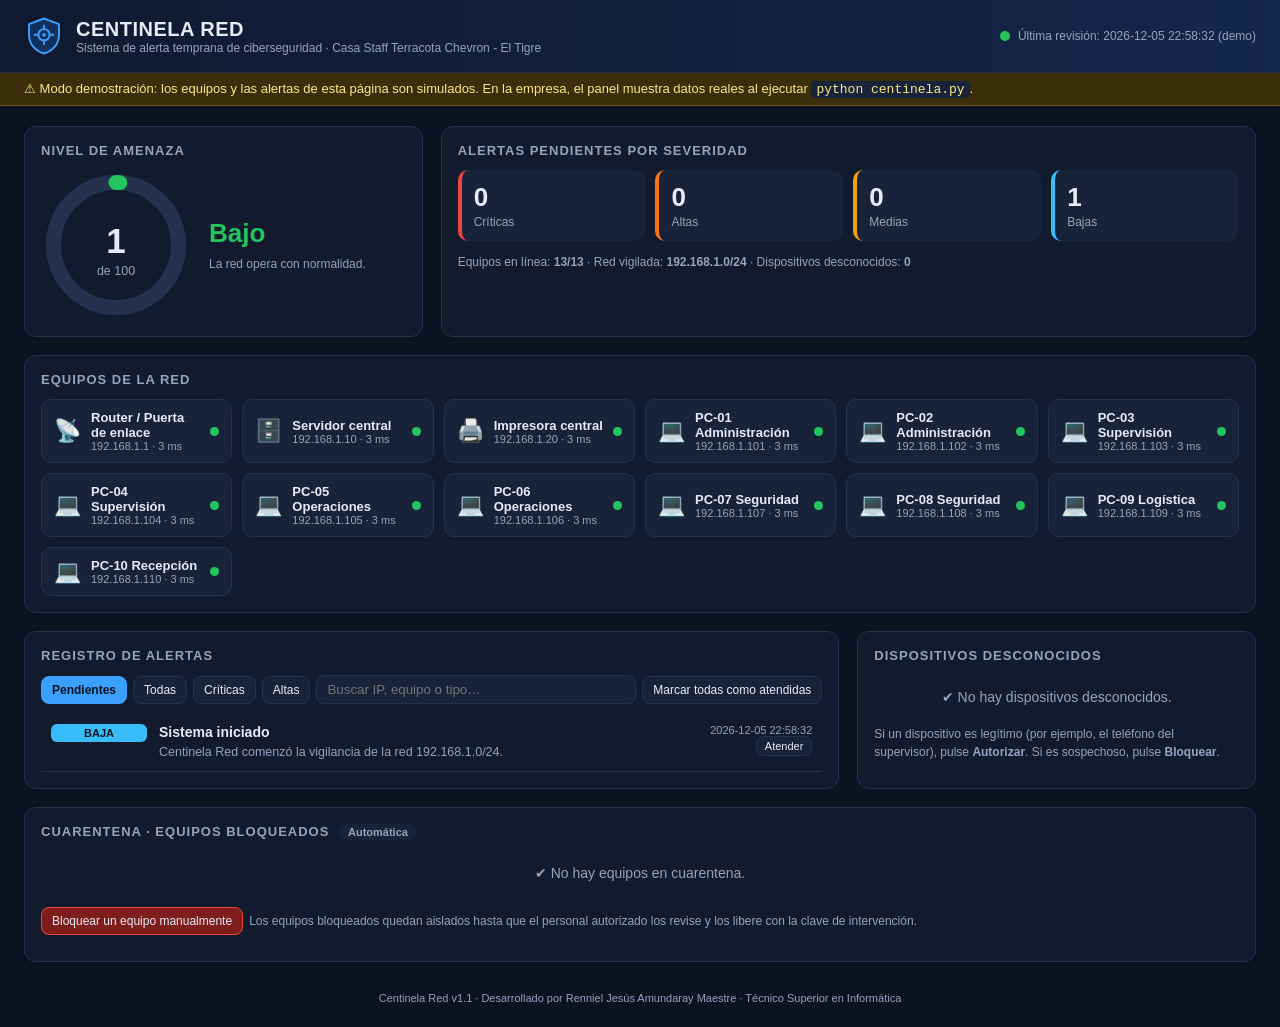
==== Centinela-red.html @ 19036074 "Add files via upload" ====
<!DOCTYPE html>
<html lang="es">
<head>
<meta charset="UTF-8">
<meta name="viewport" content="width=device-width, initial-scale=1.0">
<title>Centinela Red · Alerta temprana de ciberseguridad</title>
<style>
  :root{
    --fondo:#0b1220; --panel:#121b2e; --panel2:#18233a; --borde:#24324f;
    --texto:#e6ecf7; --suave:#93a3c0; --acento:#3aa0ff;
    --ok:#22c55e; --baja:#38bdf8; --media:#f59e0b; --alta:#f97316; --critica:#ef4444;
  }
  *{box-sizing:border-box}
  body{margin:0;font-family:"Segoe UI",Roboto,Arial,sans-serif;background:var(--fondo);color:var(--texto);font-size:14px}
  header{display:flex;align-items:center;justify-content:space-between;gap:16px;flex-wrap:wrap;
         padding:16px 24px;background:linear-gradient(90deg,#0f1a30,#14264a);border-bottom:1px solid var(--borde)}
  .marca{display:flex;align-items:center;gap:12px}
  .escudo{width:40px;height:40px}
  h1{font-size:20px;margin:0;letter-spacing:.5px}
  .sub{color:var(--suave);font-size:12px}
  .estado-sis{display:flex;align-items:center;gap:8px;color:var(--suave);font-size:12px}
  .pulso{width:10px;height:10px;border-radius:50%;background:var(--ok);box-shadow:0 0 0 0 rgba(34,197,94,.7);animation:pulso 1.8s infinite}
  @keyframes pulso{70%{box-shadow:0 0 0 10px rgba(34,197,94,0)}100%{box-shadow:0 0 0 0 rgba(34,197,94,0)}}
  .aviso-demo{display:none;background:#3b2f0b;color:#fde68a;border-bottom:1px solid #6b5313;padding:8px 24px;font-size:13px}
  main{padding:20px 24px;display:grid;gap:18px;grid-template-columns:repeat(12,1fr)}
  .tarjeta{background:var(--panel);border:1px solid var(--borde);border-radius:12px;padding:16px}
  .tarjeta h2{font-size:13px;text-transform:uppercase;letter-spacing:1px;color:var(--suave);margin:0 0 12px}
  .c4{grid-column:span 4}.c8{grid-column:span 8}.c12{grid-column:span 12}.c3{grid-column:span 3}
  @media(max-width:900px){.c4,.c8,.c3{grid-column:span 12}}
  .medidor{display:flex;align-items:center;gap:18px}
  .medidor svg{width:150px;height:150px;flex-shrink:0}
  .nivel{font-size:26px;font-weight:700}
  .explica{color:var(--suave);font-size:12px;margin-top:6px;line-height:1.5}
  .contadores{display:grid;grid-template-columns:repeat(4,1fr);gap:10px}
  .cont{background:var(--panel2);border-radius:10px;padding:12px;border-left:4px solid}
  .cont b{display:block;font-size:26px}
  .cont span{color:var(--suave);font-size:12px}
  .equipos{display:grid;grid-template-columns:repeat(auto-fill,minmax(190px,1fr));gap:10px}
  .eq{background:var(--panel2);border:1px solid var(--borde);border-radius:10px;padding:10px 12px;display:flex;gap:10px;align-items:center}
  .eq .ico{font-size:22px}
  .eq .n{font-weight:600;font-size:13px}
  .eq .d{color:var(--suave);font-size:11px}
  .eq.caido{border-color:var(--critica);background:#2a1418}
  .eq.riesgo{border-color:var(--media)}
  .punto{width:9px;height:9px;border-radius:50%;margin-left:auto;flex-shrink:0}
  .filtros{display:flex;gap:6px;flex-wrap:wrap;margin-bottom:10px;align-items:center}
  .btn{background:var(--panel2);color:var(--texto);border:1px solid var(--borde);border-radius:8px;padding:6px 10px;cursor:pointer;font-size:12px}
  .btn:hover{border-color:var(--acento)}
  .btn.activo{background:var(--acento);border-color:var(--acento);color:#04111f;font-weight:600}
  .btn.peq{padding:3px 8px;font-size:11px}
  input[type=search]{background:var(--panel2);border:1px solid var(--borde);color:var(--texto);border-radius:8px;padding:6px 10px;flex:1;min-width:160px}
  .lista{max-height:460px;overflow:auto}
  .alerta{display:grid;grid-template-columns:96px 1fr auto;gap:12px;padding:10px;border-bottom:1px solid var(--borde);align-items:start}
  .alerta.atendida{opacity:.45}
  .etq{display:inline-block;padding:3px 8px;border-radius:6px;font-size:11px;font-weight:700;text-transform:uppercase;color:#0b1220;text-align:center}
  .alerta .t{font-weight:600}
  .alerta .m{color:var(--suave);font-size:12.5px;margin-top:3px;line-height:1.45}
  .alerta .f{color:var(--suave);font-size:11px;text-align:right;white-space:nowrap}
  .nuevo{animation:brillo 2s ease-out}
  @keyframes brillo{from{background:rgba(239,68,68,.25)}to{background:transparent}}
  table{width:100%;border-collapse:collapse;font-size:12.5px}
  th,td{text-align:left;padding:8px;border-bottom:1px solid var(--borde)}
  th{color:var(--suave);font-weight:600}
  .vacio{color:var(--suave);padding:14px;text-align:center}
  .eq.bloq{border-color:#a855f7;background:#211433}
  .etq-bloq{display:inline-block;background:#a855f7;color:#fff;font-size:10px;font-weight:700;border-radius:5px;padding:1px 6px;margin-top:3px}
  .btn.rojo{background:#7f1d1d;border-color:#ef4444}
  .btn.verde{background:#14532d;border-color:#22c55e}
  .modo{font-size:11px;padding:2px 8px;border-radius:6px;background:var(--panel2);color:var(--suave);margin-left:6px;text-transform:none;letter-spacing:0}
  .fondo-modal{position:fixed;inset:0;background:rgba(0,0,0,.6);display:none;align-items:center;justify-content:center;z-index:10;padding:16px}
  .modal{background:var(--panel);border:1px solid var(--borde);border-radius:12px;padding:20px;width:100%;max-width:420px}
  .modal h3{margin:0 0 6px}
  .modal label{display:block;font-size:12px;color:var(--suave);margin:10px 0 4px}
  .modal input,.modal textarea{width:100%;background:var(--panel2);border:1px solid var(--borde);color:var(--texto);border-radius:8px;padding:8px;font:inherit}
  .modal .acciones{display:flex;gap:8px;justify-content:flex-end;margin-top:14px}
  .msg{font-size:12px;margin-top:8px;min-height:16px}
  footer{color:var(--suave);font-size:11px;text-align:center;padding:10px 0 24px}
  code{background:var(--panel2);padding:1px 5px;border-radius:4px}
</style>
</head>
<body>
<header>
  <div class="marca">
    <svg class="escudo" viewBox="0 0 64 64" aria-hidden="true">
      <path d="M32 4 8 13v17c0 15 10 26 24 30 14-4 24-15 24-30V13Z" fill="#14315e" stroke="#3aa0ff" stroke-width="3"/>
      <circle cx="32" cy="30" r="9" fill="none" stroke="#3aa0ff" stroke-width="3"/>
      <circle cx="32" cy="30" r="3" fill="#3aa0ff"/>
      <path d="M17 30h6M41 30h6M32 15v6M32 39v6" stroke="#3aa0ff" stroke-width="3" stroke-linecap="round"/>
    </svg>
    <div>
      <h1>CENTINELA RED</h1>
      <div class="sub">Sistema de alerta temprana de ciberseguridad · <span id="empresa">—</span></div>
    </div>
  </div>
  <div class="estado-sis"><div class="pulso" id="pulso"></div><span id="ciclo">Conectando…</span></div>
</header>
<div class="aviso-demo" id="avisoDemo">
  ⚠ Modo demostración: los equipos y las alertas de esta página son simulados. En la empresa, el panel muestra datos reales al ejecutar <code>python centinela.py</code>.
</div>

<main>
  <section class="tarjeta c4">
    <h2>Nivel de amenaza</h2>
    <div class="medidor">
      <svg viewBox="0 0 120 120">
        <circle cx="60" cy="60" r="50" fill="none" stroke="#24324f" stroke-width="12"/>
        <circle id="arco" cx="60" cy="60" r="50" fill="none" stroke="#22c55e" stroke-width="12"
                stroke-linecap="round" stroke-dasharray="314" stroke-dashoffset="314" transform="rotate(-90 60 60)"
                style="transition:stroke-dashoffset .8s, stroke .8s"/>
        <text id="puntaje" x="60" y="66" text-anchor="middle" fill="#e6ecf7" font-size="28" font-weight="700">0</text>
        <text x="60" y="84" text-anchor="middle" fill="#93a3c0" font-size="10">de 100</text>
      </svg>
      <div>
        <div class="nivel" id="nivel">Bajo</div>
        <div class="explica" id="explicaNivel">Sin alertas pendientes.</div>
      </div>
    </div>
  </section>

  <section class="tarjeta c8">
    <h2>Alertas pendientes por severidad</h2>
    <div class="contadores">
      <div class="cont" style="border-color:var(--critica)"><b id="nCritica">0</b><span>Críticas</span></div>
      <div class="cont" style="border-color:var(--alta)"><b id="nAlta">0</b><span>Altas</span></div>
      <div class="cont" style="border-color:var(--media)"><b id="nMedia">0</b><span>Medias</span></div>
      <div class="cont" style="border-color:var(--baja)"><b id="nBaja">0</b><span>Bajas</span></div>
    </div>
    <div class="explica" style="margin-top:12px">
      Equipos en línea: <b id="enLinea">0/0</b> · Red vigilada: <b id="subred">—</b> · Dispositivos desconocidos: <b id="nDesc">0</b>
    </div>
  </section>

  <section class="tarjeta c12">
    <h2>Equipos de la red</h2>
    <div class="equipos" id="equipos"></div>
  </section>

  <section class="tarjeta c8">
    <h2>Registro de alertas</h2>
    <div class="filtros" id="filtros">
      <button class="btn activo" data-f="pendientes">Pendientes</button>
      <button class="btn" data-f="todas">Todas</button>
      <button class="btn" data-f="critica">Críticas</button>
      <button class="btn" data-f="alta">Altas</button>
      <input type="search" id="buscar" placeholder="Buscar IP, equipo o tipo…">
      <button class="btn" id="atenderTodas">Marcar todas como atendidas</button>
    </div>
    <div class="lista" id="alertas"></div>
  </section>

  <section class="tarjeta c4">
    <h2>Dispositivos desconocidos</h2>
    <div class="lista" id="desconocidos"></div>
    <div class="explica">Si un dispositivo es legítimo (por ejemplo, el teléfono del supervisor), pulse <b>Autorizar</b>. Si es sospechoso, pulse <b>Bloquear</b>.</div>
  </section>

  <section class="tarjeta c12">
    <h2>Cuarentena · equipos bloqueados <span class="modo" id="modoCuarentena">—</span></h2>
    <div class="lista" id="bloqueos"></div>
    <div class="filtros" style="margin-top:12px">
      <button class="btn rojo" onclick="abrirModal('bloquear')">Bloquear un equipo manualmente</button>
      <span class="explica" style="margin:0">Los equipos bloqueados quedan aislados hasta que el personal autorizado los revise y los libere con la clave de intervención.</span>
    </div>
  </section>
</main>
<div class="fondo-modal" id="fondoModal">
  <div class="modal">
    <h3 id="mTitulo">—</h3>
    <div class="explica" id="mTexto"></div>
    <div id="mCamposBloqueo">
      <label>Dirección IP</label><input id="mIp" placeholder="192.168.1.150">
      <label>MAC (opcional)</label><input id="mMac" placeholder="aa:bb:cc:dd:ee:ff">
      <label>Motivo</label><input id="mMotivo" placeholder="Equipo sospechoso de infección">
    </div>
    <label>Responsable (nombre del técnico autorizado)</label><input id="mResp" autocomplete="name">
    <div id="mCampoNota"><label>Nota de la intervención</label><textarea id="mNota" rows="2" placeholder="Se analizó el equipo, se eliminó el malware…"></textarea></div>
    <label>Clave de intervención</label><input id="mClave" type="password" autocomplete="off">
    <div class="msg" id="mMsg"></div>
    <div class="acciones"><button class="btn" onclick="cerrarModal()">Cancelar</button><button class="btn activo" id="mOk">Confirmar</button></div>
  </div>
</div>
<footer>Centinela Red v1.1 · Desarrollado por Renniel Jesús Amundaray Maestre · Técnico Superior en Informática</footer>

<script>
const COLORES = {critica:"#ef4444", alta:"#f97316", media:"#f59e0b", baja:"#38bdf8"};
const NOMBRE_SEV = {critica:"Crítica", alta:"Alta", media:"Media", baja:"Baja"};
const ICONOS = {router:"📡", servidor:"🗄️", impresora:"🖨️", pc:"💻"};
let filtro = "pendientes", vistos = new Set(), primeraCarga = true, DEMO = false;

const $ = id => document.getElementById(id);
const esc = s => String(s ?? "").replace(/[&<>"']/g, c => ({"&":"&amp;","<":"&lt;",">":"&gt;",'"':"&quot;","'":"&#39;"}[c]));

/* ---------- Conexión con el servidor (o simulación si no hay servidor) ---------- */
async function api(ruta, metodo="GET", datos=null){
  if (DEMO) return Simulador.api(ruta, metodo, datos);
  const op = {method: metodo, cache:"no-store"};
  if (datos){ op.body = JSON.stringify(datos); op.headers = {"Content-Type":"application/json"}; }
  const r = await fetch(ruta, op);
  if (!r.ok && !(metodo === "POST" && [400,403,409].includes(r.status))) throw new Error(r.status);
  const t = r.headers.get("content-type") || "";
  if (!t.includes("json")) throw new Error("sin api");
  return r.json();
}

async function refrescar(){
  try{
    const [estado, alertas] = await Promise.all([api("api/estado"), api("api/alertas?limite=200")]);
    pintarEstado(estado); pintarAlertas(alertas);
    $("pulso").style.background = "var(--ok)";
  }catch(e){
    if (!DEMO){ activarDemo(); return refrescar(); }
    $("ciclo").textContent = "Sin conexión con el servidor";
    $("pulso").style.background = "var(--critica)";
  }
}

function activarDemo(){
  DEMO = true;
  $("avisoDemo").style.display = "block";
  Simulador.iniciar();
}

/* ---------- Pintado ---------- */
function pintarEstado(e){
  $("empresa").textContent = e.empresa || "—";
  $("ciclo").textContent = "Última revisión: " + (e.ultimo_ciclo || "en curso…") + (e.modo === "demo" ? " (demo)" : "");
  $("subred").textContent = e.subred;
  $("enLinea").textContent = e.en_linea + "/" + e.total;
  $("nDesc").textContent = e.desconocidos.length;
  ["critica","alta","media","baja"].forEach(s => $("n" + s[0].toUpperCase() + s.slice(1)).textContent = e.conteo[s] || 0);

  const p = e.puntaje, col = p >= 60 ? COLORES.critica : p >= 30 ? COLORES.alta : p >= 10 ? COLORES.media : "#22c55e";
  $("arco").style.strokeDashoffset = 314 - 314 * p / 100;
  $("arco").style.stroke = col;
  $("puntaje").textContent = p;
  $("nivel").textContent = e.nivel; $("nivel").style.color = col;
  $("explicaNivel").textContent =
    p >= 60 ? "Amenaza activa probable. Atienda primero las alertas críticas." :
    p >= 30 ? "Varias señales de riesgo. Revise los equipos marcados." :
    p >= 10 ? "Hay hallazgos que conviene revisar hoy." : "La red opera con normalidad.";

  $("equipos").innerHTML = e.equipos.map(q => {
    const caido = q.estado === "caido", riesgo = (q.puertos_riesgo || []).length > 0;
    const color = caido ? COLORES.critica : q.estado === "en_linea" ? (riesgo ? COLORES.media : "#22c55e") : "#64748b";
    const detalle = caido ? "Sin respuesta" : q.estado === "en_linea"
      ? (q.latencia != null ? q.latencia + " ms" : "En línea") + (riesgo ? " · puertos: " + q.puertos_riesgo.join(", ") : "")
      : "Esperando respuesta…";
    return `<div class="eq ${q.bloqueado ? "bloq" : caido ? "caido" : riesgo ? "riesgo" : ""}">
      <div class="ico">${ICONOS[q.tipo] || "💻"}</div>
      <div><div class="n">${esc(q.nombre)}</div><div class="d">${esc(q.ip)} · ${esc(detalle)}</div>
        ${q.bloqueado ? '<span class="etq-bloq">🔒 EN CUARENTENA</span>' : ""}</div>
      <div class="punto" style="background:${color}"></div></div>`;
  }).join("");

  const bloqIps = new Set((e.bloqueos || []).map(b => b.ip));
  const cq = e.cuarentena || {};
  $("modoCuarentena").textContent = !cq.activa ? "Desactivada" : (cq.automatica ? "Automática" : "Solo manual") + (cq.modo_prueba ? " · modo prueba" : "");
  $("bloqueos").innerHTML = (e.bloqueos || []).length ? `<table><tr><th>Equipo</th><th>Motivo</th><th>Bloqueado por</th><th>Aplicado</th><th></th></tr>` +
    e.bloqueos.map(b => `<tr><td><b>${esc(b.ip || "—")}</b><div style="color:var(--suave);font-size:11px">${esc(b.mac || "")}</div></td>
      <td style="max-width:420px">${esc(b.motivo)}</td>
      <td>${esc(b.responsable)}<div style="color:var(--suave);font-size:11px">${esc(b.creado)}</div></td>
      <td style="font-size:11px">Firewall: ${esc(b.firewall)}<br>Router: ${esc(b.router)}</td>
      <td><button class="btn peq verde" onclick="abrirModal('liberar',${b.id},'${esc(b.ip || b.mac)}')">Liberar</button></td></tr>`).join("") + "</table>"
    : `<div class="vacio">✔ No hay equipos en cuarentena.</div>`;

  $("desconocidos").innerHTML = e.desconocidos.length ? `<table><tr><th>IP</th><th>MAC</th><th></th></tr>` +
    e.desconocidos.map(d => `<tr><td>${esc(d.ip)}</td><td><code>${esc(d.mac)}</code><div class="d" style="color:var(--suave);font-size:11px">Visto: ${esc(d.ultima_vez)}</div></td>
      <td style="white-space:nowrap">${bloqIps.has(d.ip) ? '<span class="etq-bloq">🔒 Bloqueado</span>' :
        `<button class="btn peq" onclick="autorizar('${esc(d.mac)}')">Autorizar</button>
         <button class="btn peq rojo" onclick="abrirModal('bloquear','${esc(d.ip)}','${esc(d.mac)}')">Bloquear</button>`}</td></tr>`).join("") + "</table>"
    : `<div class="vacio">✔ No hay dispositivos desconocidos.</div>`;
}

function pintarAlertas(lista){
  const q = $("buscar").value.toLowerCase();
  const filtradas = lista.filter(a =>
    (filtro === "todas" || (filtro === "pendientes" ? !a.atendida : a.severidad === filtro && !a.atendida)) &&
    (!q || (a.categoria + a.mensaje + a.origen).toLowerCase().includes(q)));
  $("alertas").innerHTML = filtradas.length ? filtradas.map(a => {
    const nueva = !primeraCarga && !vistos.has(a.id);
    return `<div class="alerta ${a.atendida ? "atendida" : ""} ${nueva ? "nuevo" : ""}">
      <span class="etq" style="background:${COLORES[a.severidad]}">${NOMBRE_SEV[a.severidad]}</span>
      <div><div class="t">${esc(a.categoria)}${a.repeticiones > 1 ? ` <span class="d" style="color:var(--suave)">×${a.repeticiones}</span>` : ""}</div>
        <div class="m">${esc(a.mensaje)}</div></div>
      <div class="f">${esc(a.creada)}<br>${a.atendida ? "Atendida" : `<button class="btn peq" onclick="atender(${a.id})">Atender</button>`}</div>
    </div>`;
  }).join("") : `<div class="vacio">✔ No hay alertas para mostrar.</div>`;
  const nuevasCriticas = lista.filter(a => !vistos.has(a.id) && a.severidad === "critica" && !a.atendida);
  if (!primeraCarga && nuevasCriticas.length) sonar();
  lista.forEach(a => vistos.add(a.id));
  primeraCarga = false;
}

function sonar(){
  try{
    const ctx = new (window.AudioContext || window.webkitAudioContext)();
    [0, .25].forEach(t => { const o = ctx.createOscillator(), g = ctx.createGain();
      o.frequency.value = 880; o.connect(g); g.connect(ctx.destination);
      g.gain.setValueAtTime(.08, ctx.currentTime + t); o.start(ctx.currentTime + t); o.stop(ctx.currentTime + t + .15); });
  }catch(e){}
}

async function atender(id){ await api(`api/alertas/${id}/atender`, "POST"); refrescar(); }
async function autorizar(mac){ await api(`api/dispositivos/${mac}/autorizar`, "POST"); refrescar(); }
$("atenderTodas").onclick = async () => { await api("api/alertas/atender-todas", "POST"); refrescar(); };
$("filtros").addEventListener("click", ev => {
  const b = ev.target.closest("[data-f]"); if (!b) return;
  document.querySelectorAll("[data-f]").forEach(x => x.classList.remove("activo"));
  b.classList.add("activo"); filtro = b.dataset.f; refrescar();
});
$("buscar").addEventListener("input", refrescar);

/* ---------- Ventana de intervención (bloquear / liberar) ---------- */
let accionModal = null;
function abrirModal(tipo, a, b){
  accionModal = {tipo, a, b};
  const bloq = tipo === "bloquear";
  $("mTitulo").textContent = bloq ? "Bloquear equipo (cuarentena)" : "Liberar equipo " + b;
  $("mTexto").textContent = bloq
    ? "El equipo quedará aislado de la red hasta que el personal autorizado lo libere."
    : "Confirme que el equipo fue revisado y es seguro reconectarlo." + (DEMO ? " (En la demo, la clave es: demo)" : "");
  $("mCamposBloqueo").style.display = bloq ? "block" : "none";
  $("mCampoNota").style.display = bloq ? "none" : "block";
  $("mIp").value = bloq && a ? a : ""; $("mMac").value = bloq && b ? b : ""; $("mMotivo").value = "";
  $("mNota").value = ""; $("mClave").value = ""; $("mMsg").textContent = "";
  $("fondoModal").style.display = "flex";
}
function cerrarModal(){ $("fondoModal").style.display = "none"; }
$("mOk").onclick = async () => {
  const resp = $("mResp").value.trim(), clave = $("mClave").value;
  if (!resp || !clave){ $("mMsg").style.color = "var(--alta)"; $("mMsg").textContent = "Indique el responsable y la clave."; return; }
  const r = accionModal.tipo === "bloquear"
    ? await api("api/bloquear", "POST", {ip: $("mIp").value.trim(), mac: $("mMac").value.trim(), motivo: $("mMotivo").value.trim(), responsable: resp, clave})
    : await api(`api/bloqueos/${accionModal.a}/liberar`, "POST", {responsable: resp, nota: $("mNota").value.trim(), clave});
  $("mMsg").style.color = r.ok ? "var(--ok)" : "var(--critica)";
  $("mMsg").textContent = r.mensaje || (r.ok ? "Listo." : "No se pudo completar.");
  if (r.ok){ setTimeout(cerrarModal, 900); refrescar(); }
};

/* ---------- Simulador para la demostración (GitHub Pages) ---------- */
const Simulador = {
  alertas: [], id: 0, desconocidos: [], equipos: [], bloqueos: [], idB: 0,
  protegidas: new Set(["192.168.1.1","192.168.1.10"]),
  bloquear(ip, mac, motivo, responsable){
    if (!ip && !mac) return {ok:false, mensaje:"Debe indicar una IP o una MAC válida."};
    if (this.protegidas.has(ip)){
      this.alertar("alta","Bloqueo omitido (equipo protegido)",`Se detectó una amenaza asociada a ${ip}, pero está en la lista de equipos que nunca se bloquean. Requiere revisión manual inmediata.`, ip);
      return {ok:false, mensaje:`${ip} está protegido y no puede bloquearse.`};
    }
    if (this.bloqueos.some(b => b.ip === ip)) return {ok:false, mensaje:`${ip} ya está en cuarentena.`};
    this.bloqueos.unshift({id: ++this.idB, ip, mac, motivo, responsable, creado: this.ahora(), firewall:"simulado", router: mac ? "simulado" : "no aplica"});
    this.alertar("alta","Equipo bloqueado (cuarentena)",`${ip}${mac ? " (MAC " + mac + ")" : ""} quedó aislado. Motivo: ${motivo.slice(0,140).replace(/\.$/,"")}. Debe ser intervenido por el personal autorizado antes de liberarlo.`, ip);
    return {ok:true, mensaje:`${ip} bloqueado.`};
  },
  iniciar(){
    const base = [["Router / Puerta de enlace","192.168.1.1","router",true],["Servidor central","192.168.1.10","servidor",true],
      ["Impresora central","192.168.1.20","impresora",false]];
    const areas = ["Administración","Administración","Supervisión","Supervisión","Operaciones","Operaciones","Seguridad","Seguridad","Logística","Recepción"];
    areas.forEach((a,i) => base.push([`PC-${String(i+1).padStart(2,"0")} ${a}`, `192.168.1.${101+i}`, "pc", false]));
    this.equipos = base.map(([nombre, ip, tipo, critico]) => ({nombre, ip, tipo, critico, estado:"en_linea", latencia:3, puertos_riesgo:[]}));
    this.alertar("baja","Sistema iniciado","Centinela Red comenzó la vigilancia de la red 192.168.1.0/24.","");
    setTimeout(() => this.evento(), 2500);
    setInterval(() => { this.equipos.forEach(e => { if (e.estado === "en_linea") e.latencia = +(1 + Math.random()*8).toFixed(1); });
      if (Math.random() < .55) this.evento(); }, 7000);
  },
  ahora(){ const d = new Date(), z = n => String(n).padStart(2,"0");
    return `${d.getFullYear()}-${z(d.getMonth()+1)}-${z(d.getDate())} ${z(d.getHours())}:${z(d.getMinutes())}:${z(d.getSeconds())}`; },
  alertar(severidad, categoria, mensaje, origen){
    this.alertas.unshift({id: ++this.id, severidad, categoria, mensaje, origen, creada: this.ahora(), repeticiones: 1, atendida: 0});
  },
  azar: a => a[Math.floor(Math.random()*a.length)],
  evento(){
    const eq = this.azar(this.equipos), tipo = this.azar(["caida","intruso","puerto","fuerza","arp","latencia","intruso","puerto"]);
    if (tipo === "caida"){
      if (eq.estado === "caido"){ eq.estado = "en_linea"; this.alertar("baja","Equipo recuperado",`${eq.nombre} (${eq.ip}) volvió a responder.`, eq.ip); }
      else { eq.estado = "caido"; eq.latencia = null;
        this.alertar(eq.critico ? "critica" : "media","Equipo sin respuesta",`${eq.nombre} (${eq.ip}) no responde desde hace 3 revisiones.`, eq.ip); }
    } else if (tipo === "intruso"){
      const mac = Array.from({length:6}, () => Math.floor(Math.random()*256).toString(16).padStart(2,"0")).join(":");
      const ip = "192.168.1." + (150 + Math.floor(Math.random()*50));
      this.desconocidos.unshift({ip, mac, ultima_vez: this.ahora()});
      this.alertar("alta","Dispositivo desconocido en la red",`Se detectó un equipo no registrado con MAC ${mac} en ${ip}. Verifique si está autorizado; si no, desconéctelo.`, ip);
      this.bloquear(ip, mac, "Dispositivo desconocido en la red.", "Automático (Centinela)");
    } else if (tipo === "puerto"){
      const [p, s, sev, m] = this.azar([[23,"Telnet","alta","acceso remoto sin cifrar"],[4444,"Puerto 4444","critica","puerto típico de puertas traseras"],
        [5900,"VNC","alta","control remoto, a menudo sin cifrar"],[3306,"MySQL","alta","base de datos expuesta en la red"],[21,"FTP","media","transfiere credenciales sin cifrar"]]);
      if (!eq.puertos_riesgo.includes(p)) eq.puertos_riesgo.push(p);
      this.alertar(sev,"Puerto de riesgo abierto",`${eq.nombre} (${eq.ip}) tiene abierto el puerto ${p} (${s}): ${m}.`, eq.ip);
      if (sev === "critica") this.bloquear(eq.ip, "", `Puerto ${p} abierto (${m}).`, "Automático (Centinela)");
    } else if (tipo === "fuerza"){
      const ip = this.azar(["45.155.205.233","185.220.101.47","192.168.1.187"]), u = this.azar(["administrador","admin","contabilidad"]);
      this.alertar("critica","Posible ataque de fuerza bruta",`${5 + Math.floor(Math.random()*20)} intentos fallidos de inicio de sesión desde ${ip} en menos de 5 min (último usuario: ${u}). Cambie las contraseñas afectadas.`, ip);
      this.bloquear(ip, "", "Posible ataque de fuerza bruta.", "Automático (Centinela)");
    } else if (tipo === "arp"){
      const ipA = "192.168.1." + (200 + Math.floor(Math.random()*40)), macA = Array.from({length:6}, () => Math.floor(Math.random()*256).toString(16).padStart(2,"0")).join(":");
      this.alertar("critica","Posible suplantación ARP",`La dirección 192.168.1.1 (Puerta de enlace) ahora responde con la MAC ${macA}, que también usa ${ipA}. Posible ataque de intermediario (man-in-the-middle).`,"192.168.1.1");
      this.bloquear(ipA, macA, "Posible suplantación ARP de la puerta de enlace.", "Automático (Centinela)");
    } else if (eq.estado === "en_linea"){
      eq.latencia = +(350 + Math.random()*500).toFixed(1);
      this.alertar("media","Latencia elevada",`${eq.nombre} (${eq.ip}) responde lento: ${eq.latencia} ms.`, eq.ip);
    }
  },
  async api(ruta, metodo, datos){
    let m;
    if (metodo === "POST" && (ruta.includes("bloquear") || ruta.includes("liberar"))){
      if ((datos?.clave || "") !== "demo") return {ok:false, mensaje:"Clave de intervención incorrecta. (En la demo es: demo)"};
      if (ruta.includes("bloquear")) return this.bloquear(datos.ip, (datos.mac || "").toLowerCase(), "Bloqueo manual: " + (datos.motivo || "sin motivo"), datos.responsable);
      m = ruta.match(/bloqueos\/(\d+)\/liberar/);
      const b = this.bloqueos.find(x => x.id == m[1]);
      if (!b) return {ok:false, mensaje:"El bloqueo ya fue liberado."};
      this.bloqueos = this.bloqueos.filter(x => x !== b);
      this.alertar("baja","Equipo liberado de cuarentena",`${b.ip} fue liberado por ${datos.responsable}. Nota: ${datos.nota || "sin nota"}.`, b.ip);
      return {ok:true, mensaje:`${b.ip} liberado.`};
    }
    if (metodo === "POST"){
      if ((m = ruta.match(/alertas\/(\d+)\/atender/))) this.alertas.forEach(a => { if (a.id == m[1]) a.atendida = 1; });
      else if (ruta.includes("atender-todas")) this.alertas.forEach(a => a.atendida = 1);
      else if ((m = ruta.match(/dispositivos\/([0-9a-f:]+)\/autorizar/))){
        this.desconocidos = this.desconocidos.filter(d => d.mac !== m[1]);
        this.alertas.forEach(a => { if (a.mensaje.includes(m[1])) a.atendida = 1; });
      }
      return {ok:true};
    }
    if (ruta.startsWith("api/alertas")) return this.alertas.slice(0, 200);
    const conteo = {critica:0, alta:0, media:0, baja:0}, peso = {critica:25, alta:10, media:4, baja:1};
    this.alertas.filter(a => !a.atendida).forEach(a => conteo[a.severidad]++);
    const puntaje = Math.min(100, Object.keys(conteo).reduce((s,k) => s + conteo[k]*peso[k], 0));
    return {modo:"demo", empresa:"Casa Staff Terracota Chevron - El Tigre", subred:"192.168.1.0/24", ultimo_ciclo:this.ahora(),
      puntaje, nivel: puntaje >= 60 ? "Crítico" : puntaje >= 30 ? "Elevado" : puntaje >= 10 ? "Moderado" : "Bajo",
      conteo, desconocidos:this.desconocidos, bloqueos:this.bloqueos,
      equipos:this.equipos.map(e => Object.assign({}, e, {bloqueado: this.bloqueos.some(b => b.ip === e.ip)})),
      cuarentena:{activa:true, automatica:true, modo_prueba:false, clave_configurada:true},
      en_linea:this.equipos.filter(e => e.estado === "en_linea").length, total:this.equipos.length};
  }
};

refrescar();
setInterval(refrescar, 5000);
</script>
</body>
</html>
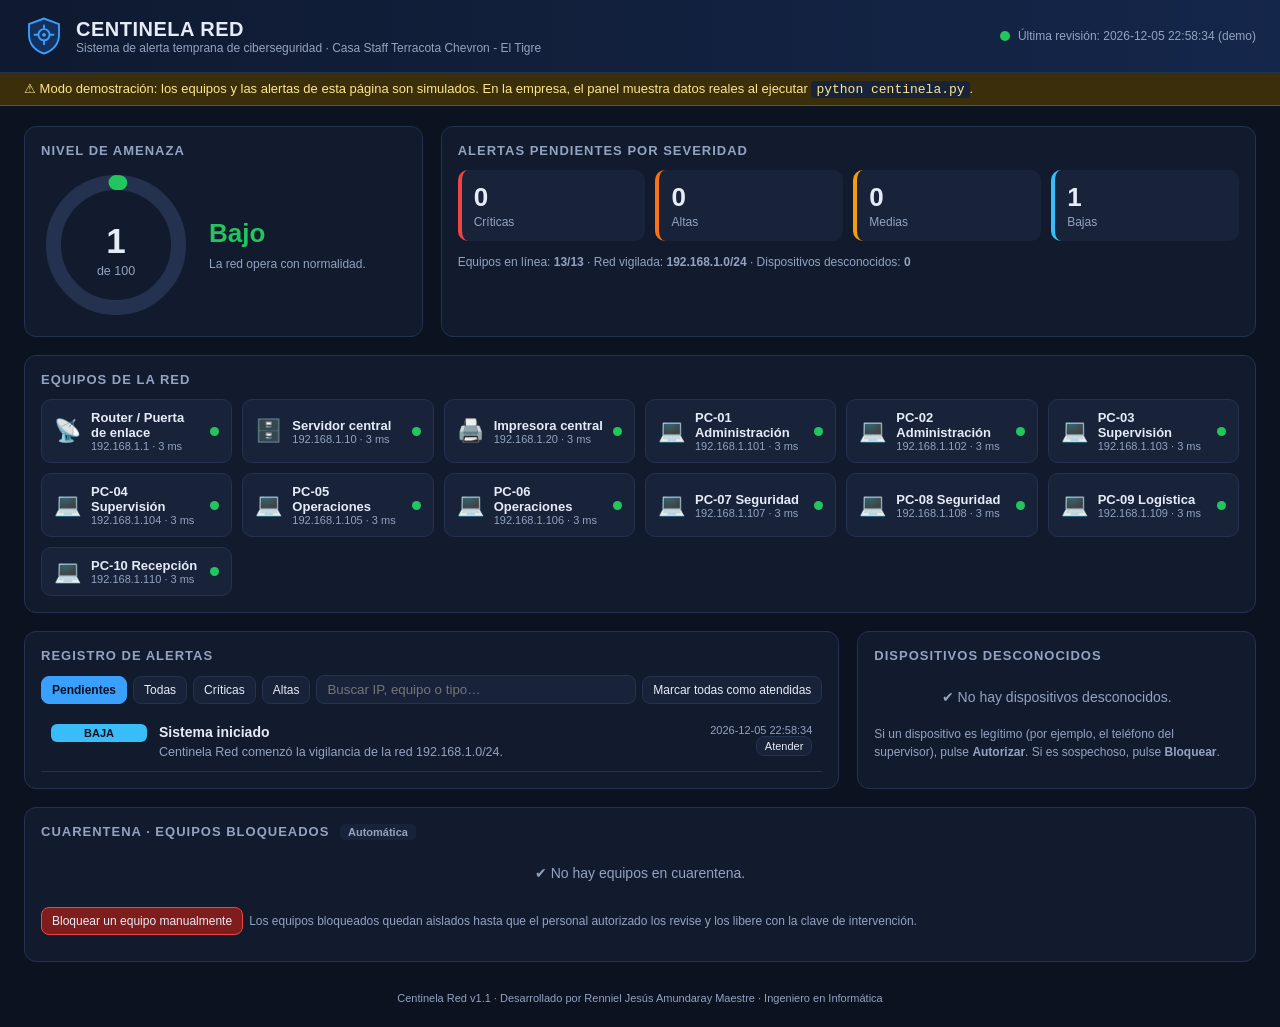
==== commit 843731e9: "Add files via upload" ====
--- a/Centinela-red.html
+++ b/Centinela-red.html
@@ -179,7 +179,7 @@
     <div class="acciones"><button class="btn" onclick="cerrarModal()">Cancelar</button><button class="btn activo" id="mOk">Confirmar</button></div>
   </div>
 </div>
-<footer>Centinela Red v1.1 · Desarrollado por Renniel Jesús Amundaray Maestre · Técnico Superior en Informática</footer>
+<footer>Centinela Red v1.1 · Desarrollado por Renniel Jesús Amundaray Maestre · Ingeniero en Informática</footer>
 
 <script>
 const COLORES = {critica:"#ef4444", alta:"#f97316", media:"#f59e0b", baja:"#38bdf8"};
